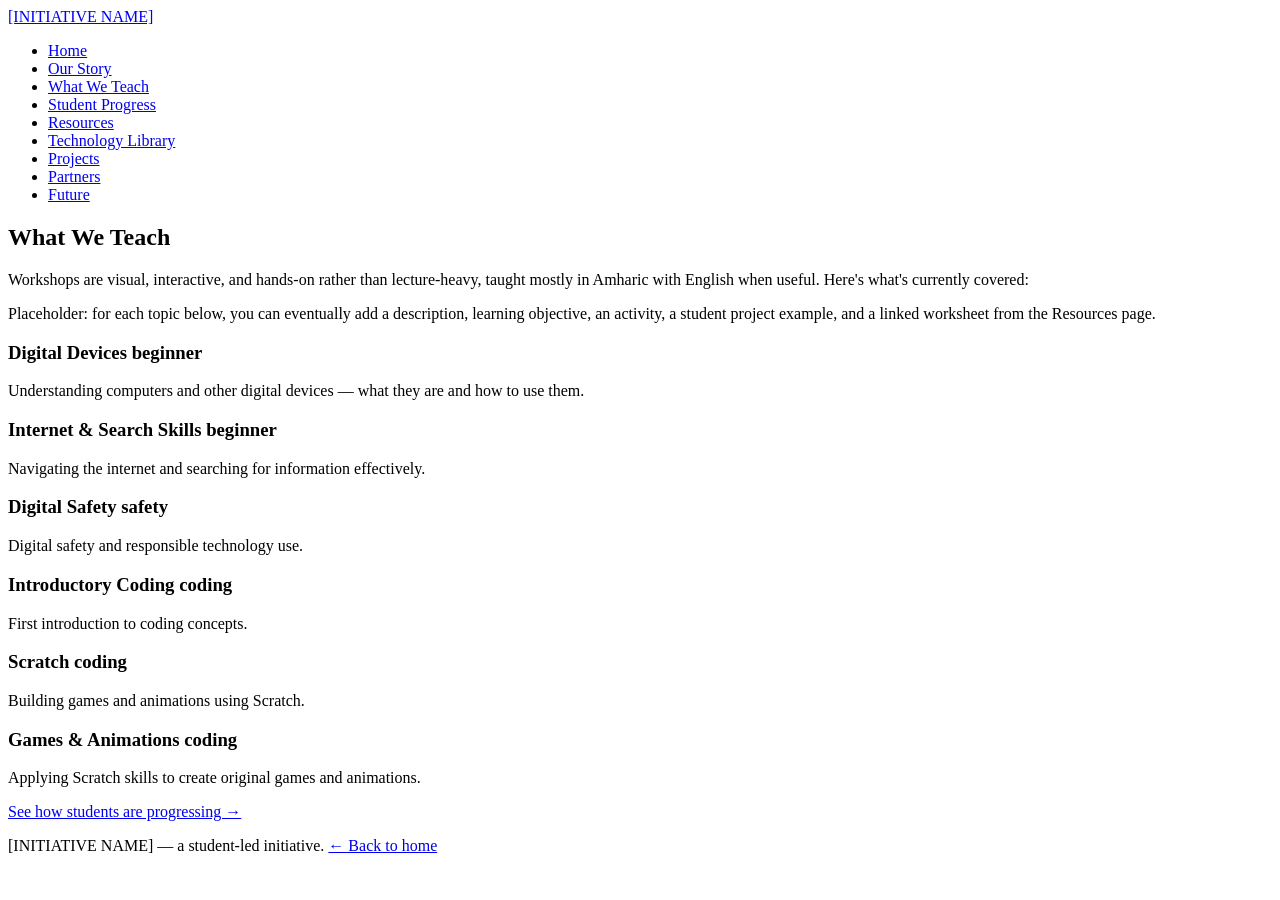
==== curriculum.html @ d5baa377 "Add files via upload" ====
<!DOCTYPE html>
<html lang="en">
<head>
  <meta charset="UTF-8">
  <meta name="viewport" content="width=device-width, initial-scale=1.0">
  <title>What We Teach — [INITIATIVE NAME]</title>
  <link rel="preconnect" href="https://fonts.googleapis.com">
  <link href="https://fonts.googleapis.com/css2?family=Fraunces:wght@600;700&family=Inter:wght@400;500&display=swap" rel="stylesheet">
  <link rel="stylesheet" href="css/style.css">
</head>
<body>

  <div class="accent-bar"><span class="a-red"></span><span class="a-green"></span><span class="a-gold"></span></div>

  <header>
    <div class="header-inner">
      <a href="index.html" class="site-name">[INITIATIVE NAME]</a>
      <nav>
        <ul>
          <li><a href="index.html">Home</a></li>
          <li><a href="story.html">Our Story</a></li>
          <li><a href="curriculum.html">What We Teach</a></li>
          <li><a href="progress.html">Student Progress</a></li>
          <li><a href="resources.html">Resources</a></li>
          <li><a href="library.html">Technology Library</a></li>
          <li><a href="projects.html">Projects</a></li>
          <li><a href="partners.html">Partners</a></li>
          <li><a href="future.html">Future</a></li>
        </ul>
      </nav>
    </div>
  </header>

  <main>
    <div class="container">
      <section>
        <h1 class="section-heading">What We Teach</h1>
        <p>
          Workshops are visual, interactive, and hands-on rather than lecture-heavy, taught mostly in
          Amharic with English when useful. Here's what's currently covered:
        </p>

        <div class="placeholder-note">
          Placeholder: for each topic below, you can eventually add a description, learning objective,
          an activity, a student project example, and a linked worksheet from the Resources page.
        </div>

        <div class="topic">
          <h3>Digital Devices <span class="tag-pill tag-gold">beginner</span></h3>
          <p>Understanding computers and other digital devices — what they are and how to use them.</p>
        </div>

        <div class="topic">
          <h3>Internet & Search Skills <span class="tag-pill tag-gold">beginner</span></h3>
          <p>Navigating the internet and searching for information effectively.</p>
        </div>

        <div class="topic">
          <h3>Digital Safety <span class="tag-pill tag-red">safety</span></h3>
          <p>Digital safety and responsible technology use.</p>
        </div>

        <div class="topic">
          <h3>Introductory Coding <span class="tag-pill tag-green">coding</span></h3>
          <p>First introduction to coding concepts.</p>
        </div>

        <div class="topic">
          <h3>Scratch <span class="tag-pill tag-green">coding</span></h3>
          <p>Building games and animations using Scratch.</p>
        </div>

        <div class="topic">
          <h3>Games & Animations <span class="tag-pill tag-green">coding</span></h3>
          <p>Applying Scratch skills to create original games and animations.</p>
        </div>

        <p><a href="progress.html">See how students are progressing →</a></p>
      </section>
    </div>
  </main>

  <footer>
    <div class="container">
      <p>[INITIATIVE NAME] — a student-led initiative. <a href="index.html">← Back to home</a></p>
    </div>
  </footer>

</body>
</html>
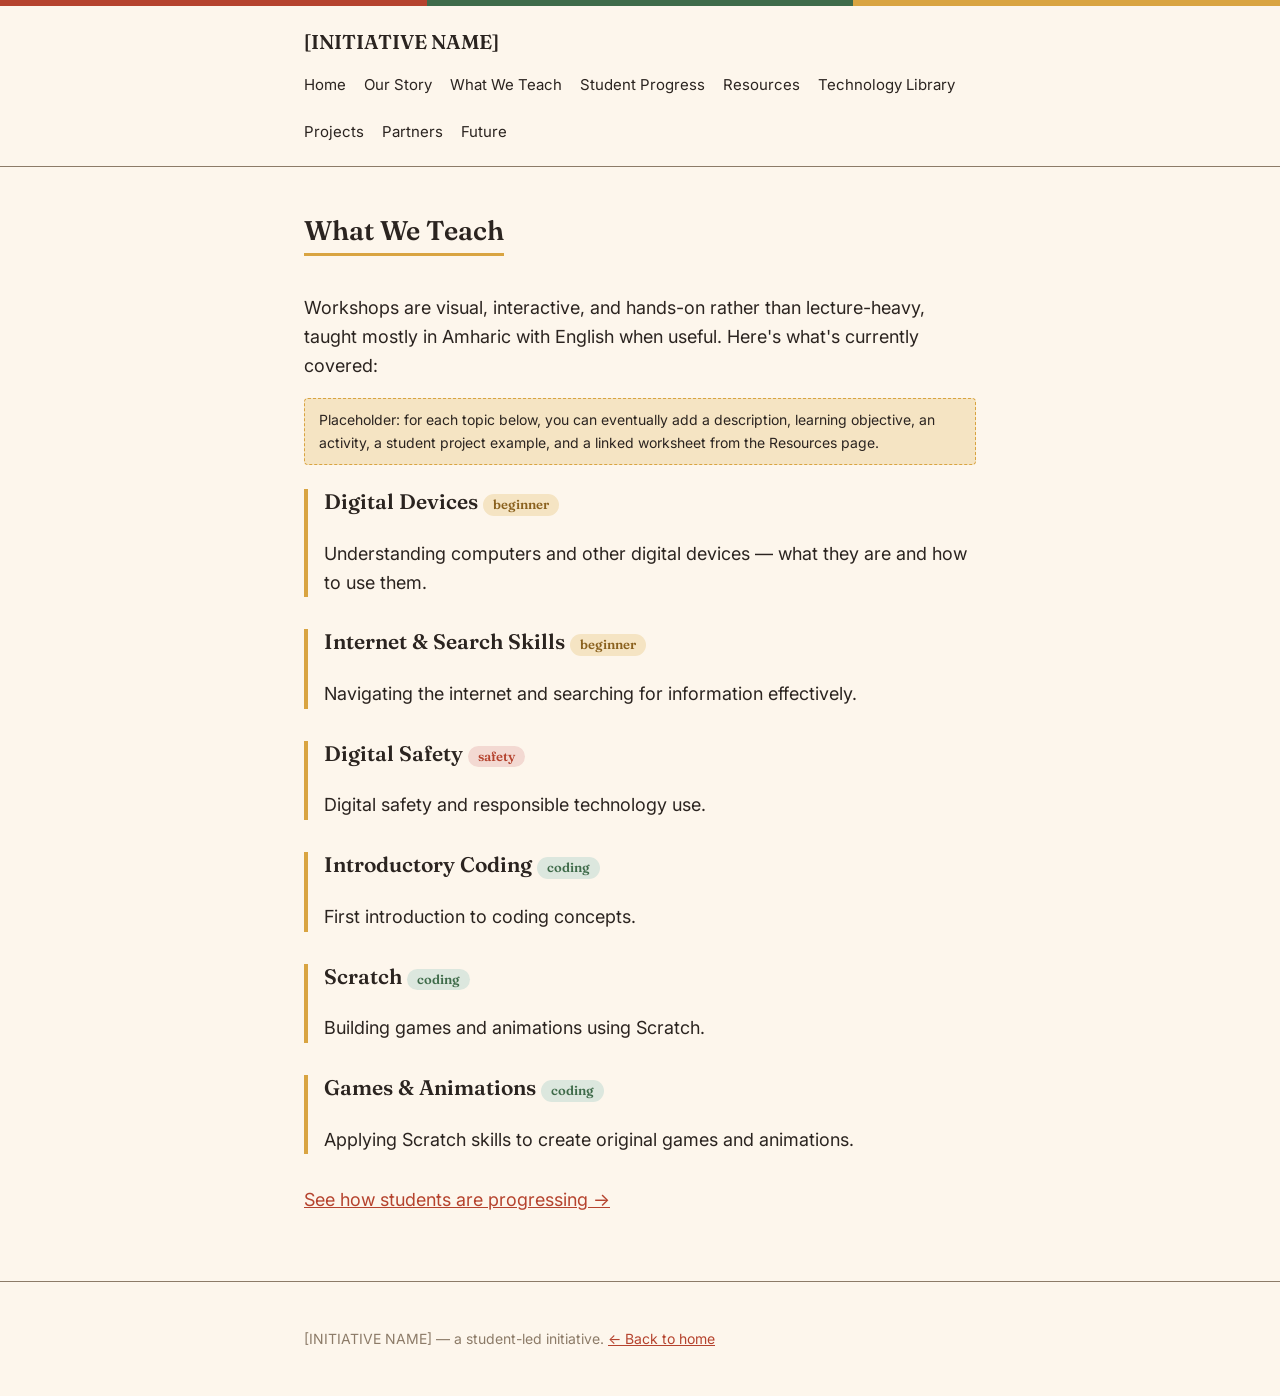
==== commit b211dd18: "Add files via upload" ====
--- a/curriculum.html
+++ b/curriculum.html
@@ -6,7 +6,7 @@
   <title>What We Teach — [INITIATIVE NAME]</title>
   <link rel="preconnect" href="https://fonts.googleapis.com">
   <link href="https://fonts.googleapis.com/css2?family=Fraunces:wght@600;700&family=Inter:wght@400;500&display=swap" rel="stylesheet">
-  <link rel="stylesheet" href="css/style.css">
+  <link rel="stylesheet" href="style.css">
 </head>
 <body>
 
--- a/style.css
+++ b/style.css
@@ -0,0 +1,311 @@
+/* =========================================
+   1. DESIGN TOKENS
+   These are the only colors/fonts used on the
+   whole site. Change a value here and it
+   updates everywhere.
+========================================= */
+:root {
+  --cream: #FDF6EC;     /* page background */
+  --ink: #2B2420;       /* main text */
+  --red: #B5432E;       /* accent 1 */
+  --green: #3F6B4A;     /* accent 2 */
+  --gold: #D9A441;      /* accent 3 */
+  --muted: #8C7B68;     /* secondary text, borders */
+
+  --font-heading: 'Fraunces', Georgia, serif;
+  --font-body: 'Inter', system-ui, sans-serif;
+
+  --max-width: 720px;
+}
+
+/* =========================================
+   2. RESET / BASE
+========================================= */
+* {
+  box-sizing: border-box;
+}
+
+body {
+  margin: 0;
+  background: var(--cream);
+  color: var(--ink);
+  font-family: var(--font-body);
+  font-size: 18px;
+  line-height: 1.6;
+}
+
+h1, h2, h3 {
+  font-family: var(--font-heading);
+  font-weight: 600;
+  line-height: 1.2;
+  margin-top: 0;
+}
+
+a {
+  color: var(--red);
+  text-decoration: underline;
+}
+
+a:hover,
+a:focus {
+  color: var(--green);
+}
+
+a:focus,
+button:focus {
+  outline: 2px solid var(--green);
+  outline-offset: 2px;
+}
+
+img {
+  max-width: 100%;
+  display: block;
+}
+
+/* =========================================
+   3. LAYOUT
+========================================= */
+.container {
+  max-width: var(--max-width);
+  margin: 0 auto;
+  padding: 0 24px;
+}
+
+section {
+  padding: 48px 0;
+}
+
+/* =========================================
+   4. ACCENT BAR
+   A thin three-color strip at the very top
+   of every page — the one decorative flourish
+   on the whole site.
+========================================= */
+.accent-bar {
+  display: flex;
+  height: 6px;
+}
+
+.accent-bar span {
+  flex: 1;
+}
+
+.accent-bar .a-red { background: var(--red); }
+.accent-bar .a-green { background: var(--green); }
+.accent-bar .a-gold { background: var(--gold); }
+
+/* =========================================
+   5. HEADER / NAV
+========================================= */
+header {
+  background: var(--cream);
+  border-bottom: 1px solid var(--muted);
+}
+
+.header-inner {
+  max-width: var(--max-width);
+  margin: 0 auto;
+  padding: 20px 24px;
+  display: flex;
+  flex-wrap: wrap;
+  justify-content: space-between;
+  align-items: center;
+  gap: 12px;
+}
+
+.site-name {
+  font-family: var(--font-heading);
+  font-size: 20px;
+  font-weight: 600;
+  color: var(--ink);
+  text-decoration: none;
+}
+
+nav ul {
+  list-style: none;
+  display: flex;
+  flex-wrap: wrap;
+  gap: 18px;
+  margin: 0;
+  padding: 0;
+}
+
+nav a {
+  color: var(--ink);
+  text-decoration: none;
+  font-size: 15px;
+}
+
+nav a:hover,
+nav a:focus {
+  color: var(--red);
+}
+
+/* =========================================
+   6. HEADINGS WITH ACCENT UNDERLINE
+   Used for the main heading of every section.
+========================================= */
+.section-heading {
+  display: inline-block;
+  border-bottom: 3px solid var(--gold);
+  padding-bottom: 6px;
+  margin-bottom: 20px;
+}
+
+/* =========================================
+   7. HERO (home page opening section)
+========================================= */
+.hero h1 {
+  font-size: 36px;
+  margin-bottom: 16px;
+}
+
+.hero p {
+  font-size: 19px;
+  max-width: 60ch;
+}
+
+.accent-red { color: var(--red); }
+.accent-green { color: var(--green); }
+.accent-gold { color: var(--gold); }
+
+/* =========================================
+   8. STATS ROW
+========================================= */
+.stats {
+  display: flex;
+  flex-wrap: wrap;
+  gap: 32px;
+  border-top: 1px solid var(--muted);
+  border-bottom: 1px solid var(--muted);
+  padding: 32px 0;
+}
+
+.stat-number {
+  font-family: var(--font-heading);
+  font-size: 32px;
+  display: block;
+}
+
+.stat-red { color: var(--red); }
+.stat-green { color: var(--green); }
+.stat-gold { color: var(--gold); }
+
+.stat-label {
+  font-size: 14px;
+  color: var(--muted);
+}
+
+/* =========================================
+   9. BUTTONS
+========================================= */
+.btn {
+  display: inline-block;
+  background: var(--red);
+  color: var(--cream);
+  padding: 10px 20px;
+  border-radius: 4px;
+  text-decoration: none;
+  font-size: 15px;
+  font-weight: 500;
+}
+
+.btn:hover,
+.btn:focus {
+  background: var(--green);
+  color: var(--cream);
+}
+
+/* =========================================
+   10. TAG PILLS
+   Small labels, e.g. for curriculum topics.
+========================================= */
+.tag-pill {
+  display: inline-block;
+  font-size: 13px;
+  padding: 3px 10px;
+  border-radius: 20px;
+  margin: 0 6px 6px 0;
+}
+
+.tag-red { background: #F3D9D2; color: var(--red); }
+.tag-green { background: #DCE7DE; color: var(--green); }
+.tag-gold { background: #F5E4C3; color: #8A611E; }
+
+/* =========================================
+   11. TOPIC BLOCKS (What We Teach page)
+========================================= */
+.topic {
+  border-left: 4px solid var(--gold);
+  padding-left: 16px;
+  margin-bottom: 32px;
+}
+
+.topic h3 {
+  margin-bottom: 6px;
+}
+
+/* =========================================
+   12. BEFORE / AFTER LISTS (Progress page)
+========================================= */
+.progress-columns {
+  display: flex;
+  flex-wrap: wrap;
+  gap: 32px;
+}
+
+.progress-columns > div {
+  flex: 1;
+  min-width: 240px;
+}
+
+.progress-columns h3 {
+  font-size: 16px;
+  text-transform: uppercase;
+  letter-spacing: 0.05em;
+}
+
+.progress-columns ul {
+  padding-left: 20px;
+}
+
+/* =========================================
+   13. PLACEHOLDER NOTES
+========================================= */
+.placeholder-note {
+  background: #F5E4C3;
+  border: 1px dashed var(--gold);
+  border-radius: 4px;
+  padding: 10px 14px;
+  font-size: 14px;
+  color: var(--ink);
+  margin: 8px 0 24px;
+}
+
+/* =========================================
+   14. FOOTER
+========================================= */
+footer {
+  border-top: 1px solid var(--muted);
+  padding: 32px 0;
+  font-size: 14px;
+  color: var(--muted);
+}
+
+/* =========================================
+   15. RESPONSIVE
+========================================= */
+@media (max-width: 600px) {
+  .hero h1 {
+    font-size: 28px;
+  }
+
+  .header-inner {
+    flex-direction: column;
+    align-items: flex-start;
+  }
+
+  .progress-columns {
+    flex-direction: column;
+  }
+}
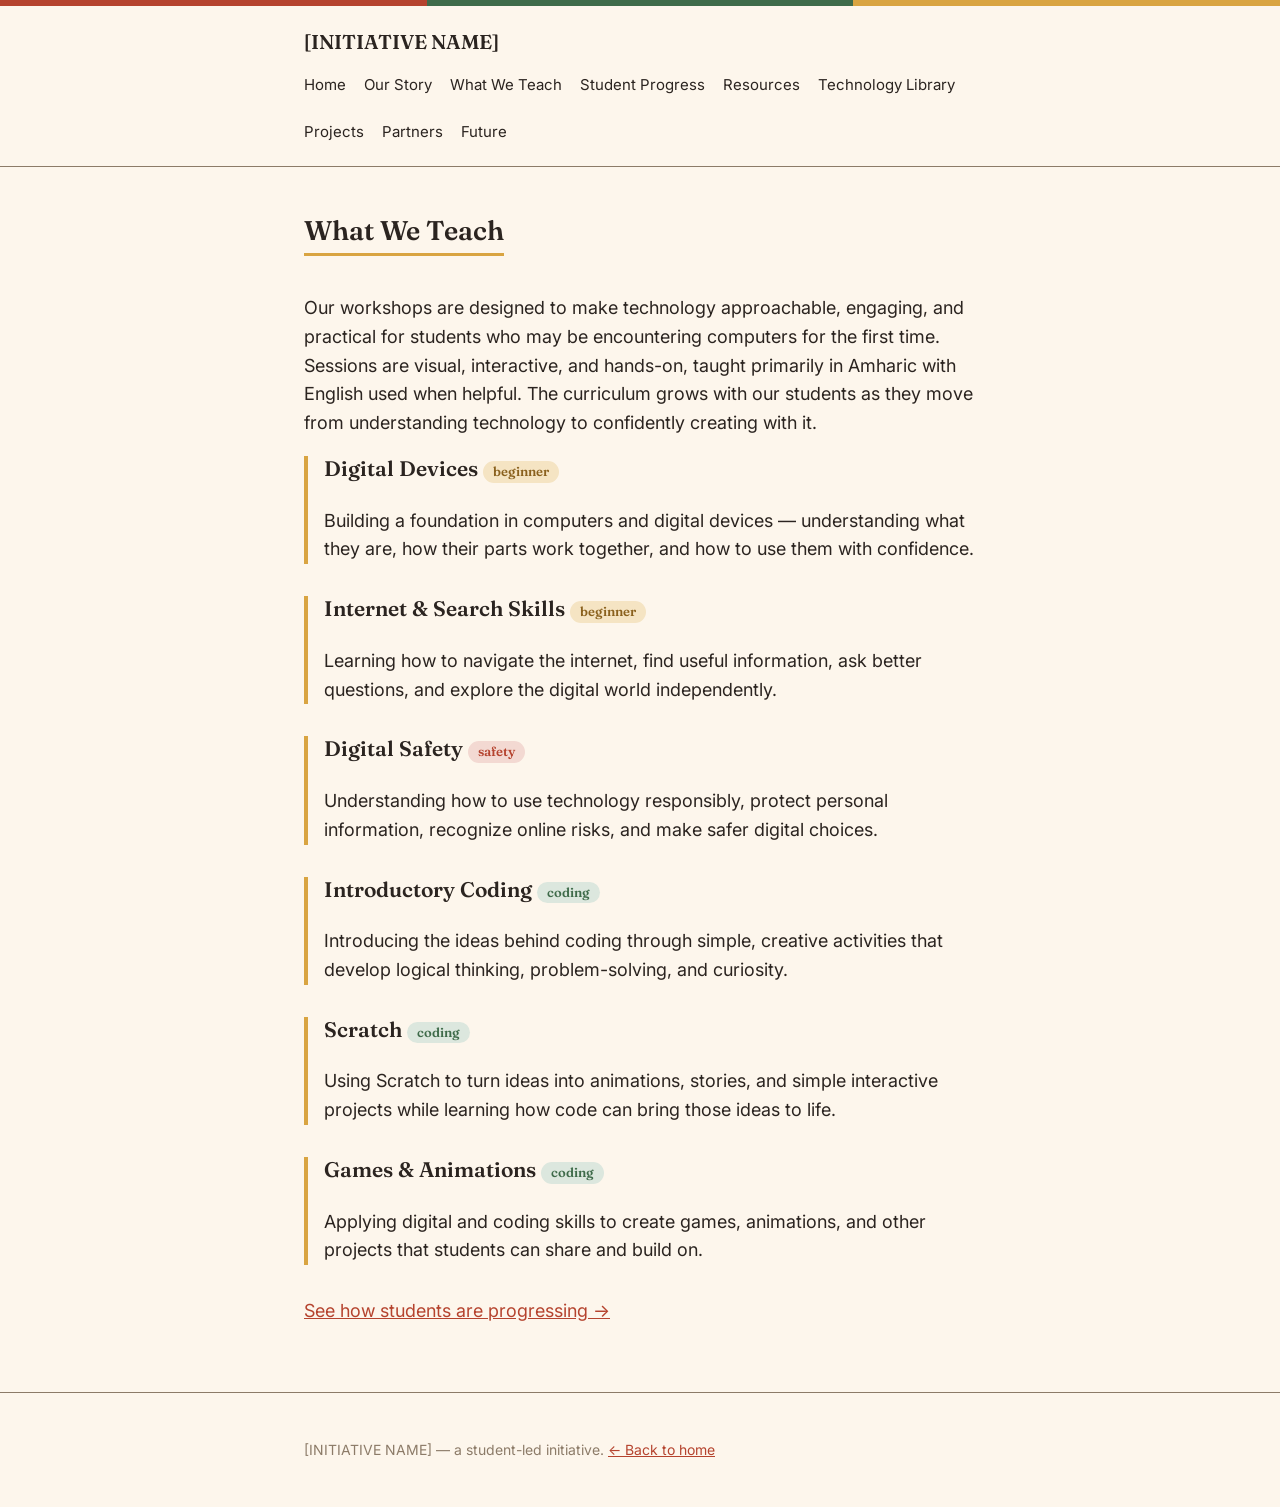
==== commit 82436e74: "Revise curriculum descriptions for clarity and engagement" ====
--- a/curriculum.html
+++ b/curriculum.html
@@ -36,43 +36,40 @@
       <section>
         <h1 class="section-heading">What We Teach</h1>
         <p>
-          Workshops are visual, interactive, and hands-on rather than lecture-heavy, taught mostly in
-          Amharic with English when useful. Here's what's currently covered:
+        Our workshops are designed to make technology approachable, engaging, and practical for students who may be encountering computers for the first time.
+        Sessions are visual, interactive, and hands-on, taught primarily in Amharic with English used when helpful. The curriculum grows with 
+        our students as they move from understanding technology to confidently creating with it.
         </p>
-
-        <div class="placeholder-note">
-          Placeholder: for each topic below, you can eventually add a description, learning objective,
-          an activity, a student project example, and a linked worksheet from the Resources page.
-        </div>
 
         <div class="topic">
           <h3>Digital Devices <span class="tag-pill tag-gold">beginner</span></h3>
-          <p>Understanding computers and other digital devices — what they are and how to use them.</p>
+          <p>Building a foundation in computers and digital devices — understanding what they are, 
+            how their parts work together, and how to use them with confidence.</p>
         </div>
 
         <div class="topic">
           <h3>Internet & Search Skills <span class="tag-pill tag-gold">beginner</span></h3>
-          <p>Navigating the internet and searching for information effectively.</p>
+          <p>Learning how to navigate the internet, find useful information, ask better questions, and explore the digital world independently.</p>
         </div>
 
         <div class="topic">
           <h3>Digital Safety <span class="tag-pill tag-red">safety</span></h3>
-          <p>Digital safety and responsible technology use.</p>
+          <p>Understanding how to use technology responsibly, protect personal information, recognize online risks, and make safer digital choices.</p>
         </div>
 
         <div class="topic">
           <h3>Introductory Coding <span class="tag-pill tag-green">coding</span></h3>
-          <p>First introduction to coding concepts.</p>
+          <p>Introducing the ideas behind coding through simple, creative activities that develop logical thinking, problem-solving, and curiosity.</p>
         </div>
 
         <div class="topic">
           <h3>Scratch <span class="tag-pill tag-green">coding</span></h3>
-          <p>Building games and animations using Scratch.</p>
+          <p>Using Scratch to turn ideas into animations, stories, and simple interactive projects while learning how code can bring those ideas to life.</p>
         </div>
 
         <div class="topic">
           <h3>Games & Animations <span class="tag-pill tag-green">coding</span></h3>
-          <p>Applying Scratch skills to create original games and animations.</p>
+          <p>Applying digital and coding skills to create games, animations, and other projects that students can share and build on.</p>
         </div>
 
         <p><a href="progress.html">See how students are progressing →</a></p>
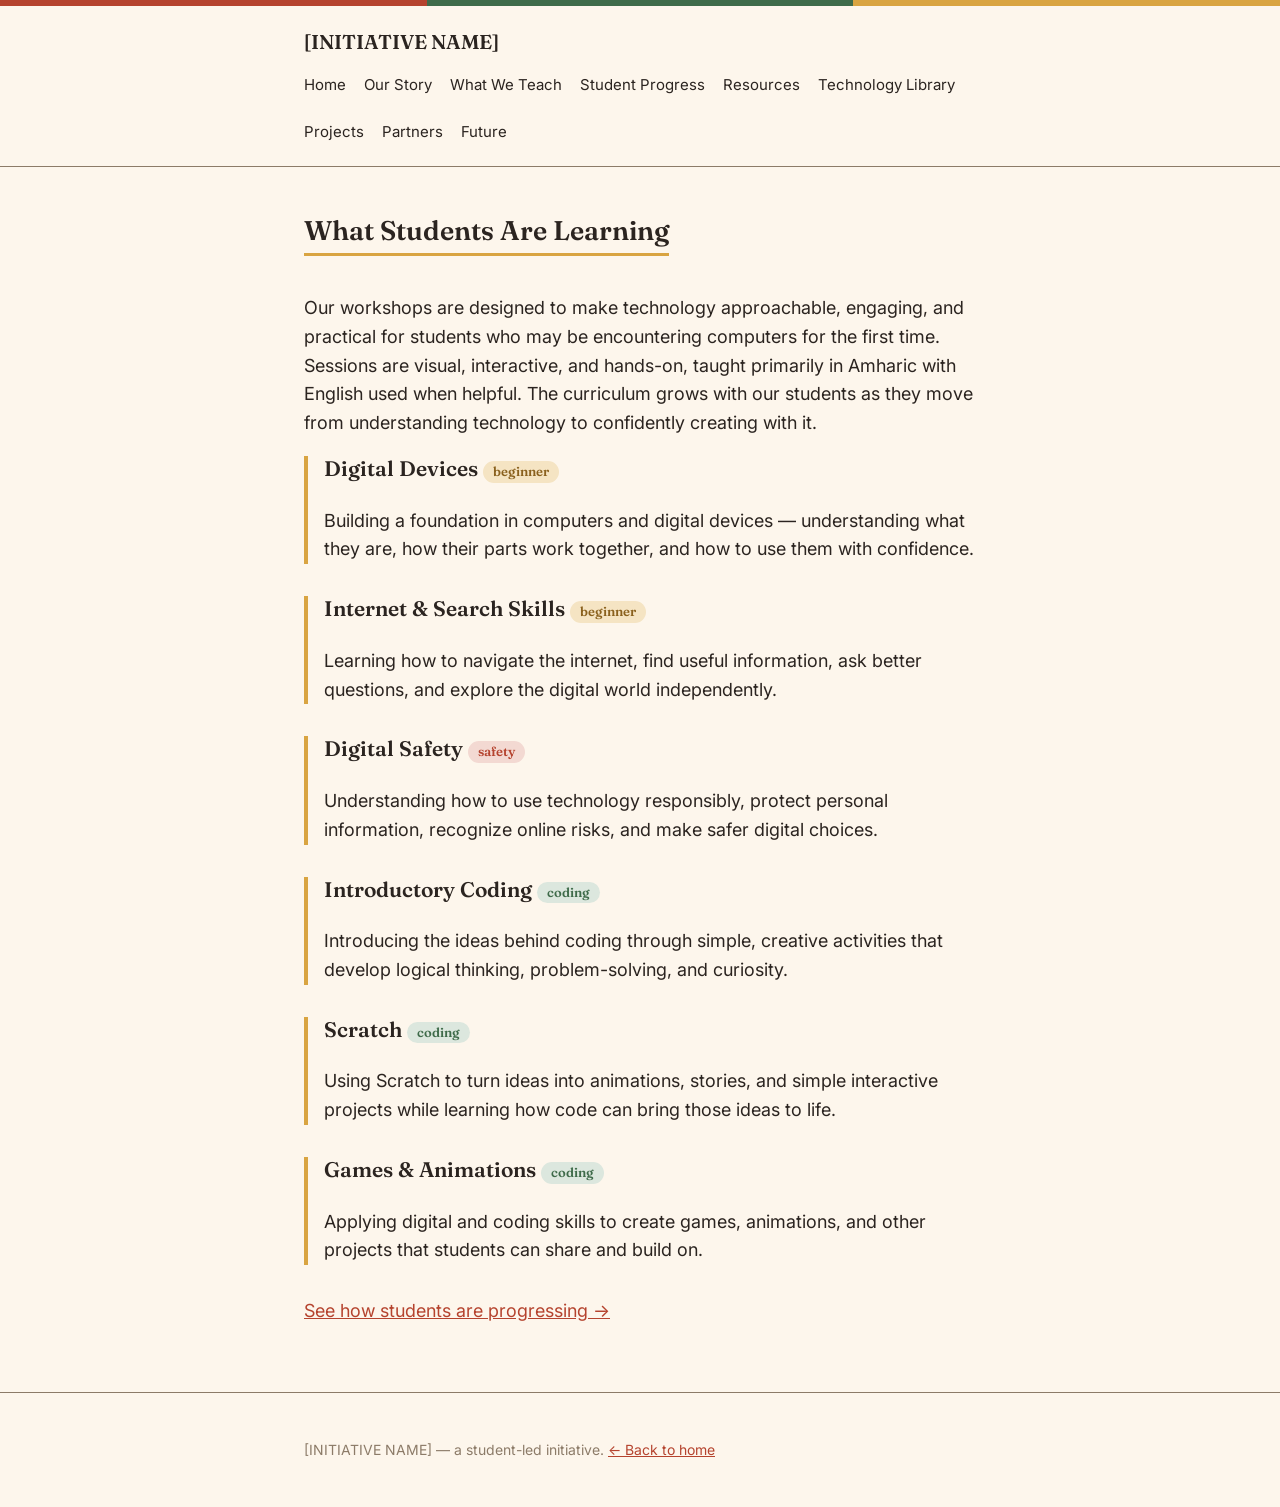
==== commit 8c4d30af: "Update section heading to reflect student learning" ====
--- a/curriculum.html
+++ b/curriculum.html
@@ -34,7 +34,7 @@
   <main>
     <div class="container">
       <section>
-        <h1 class="section-heading">What We Teach</h1>
+        <h1 class="section-heading">What Students Are Learning</h1>
         <p>
         Our workshops are designed to make technology approachable, engaging, and practical for students who may be encountering computers for the first time.
         Sessions are visual, interactive, and hands-on, taught primarily in Amharic with English used when helpful. The curriculum grows with 
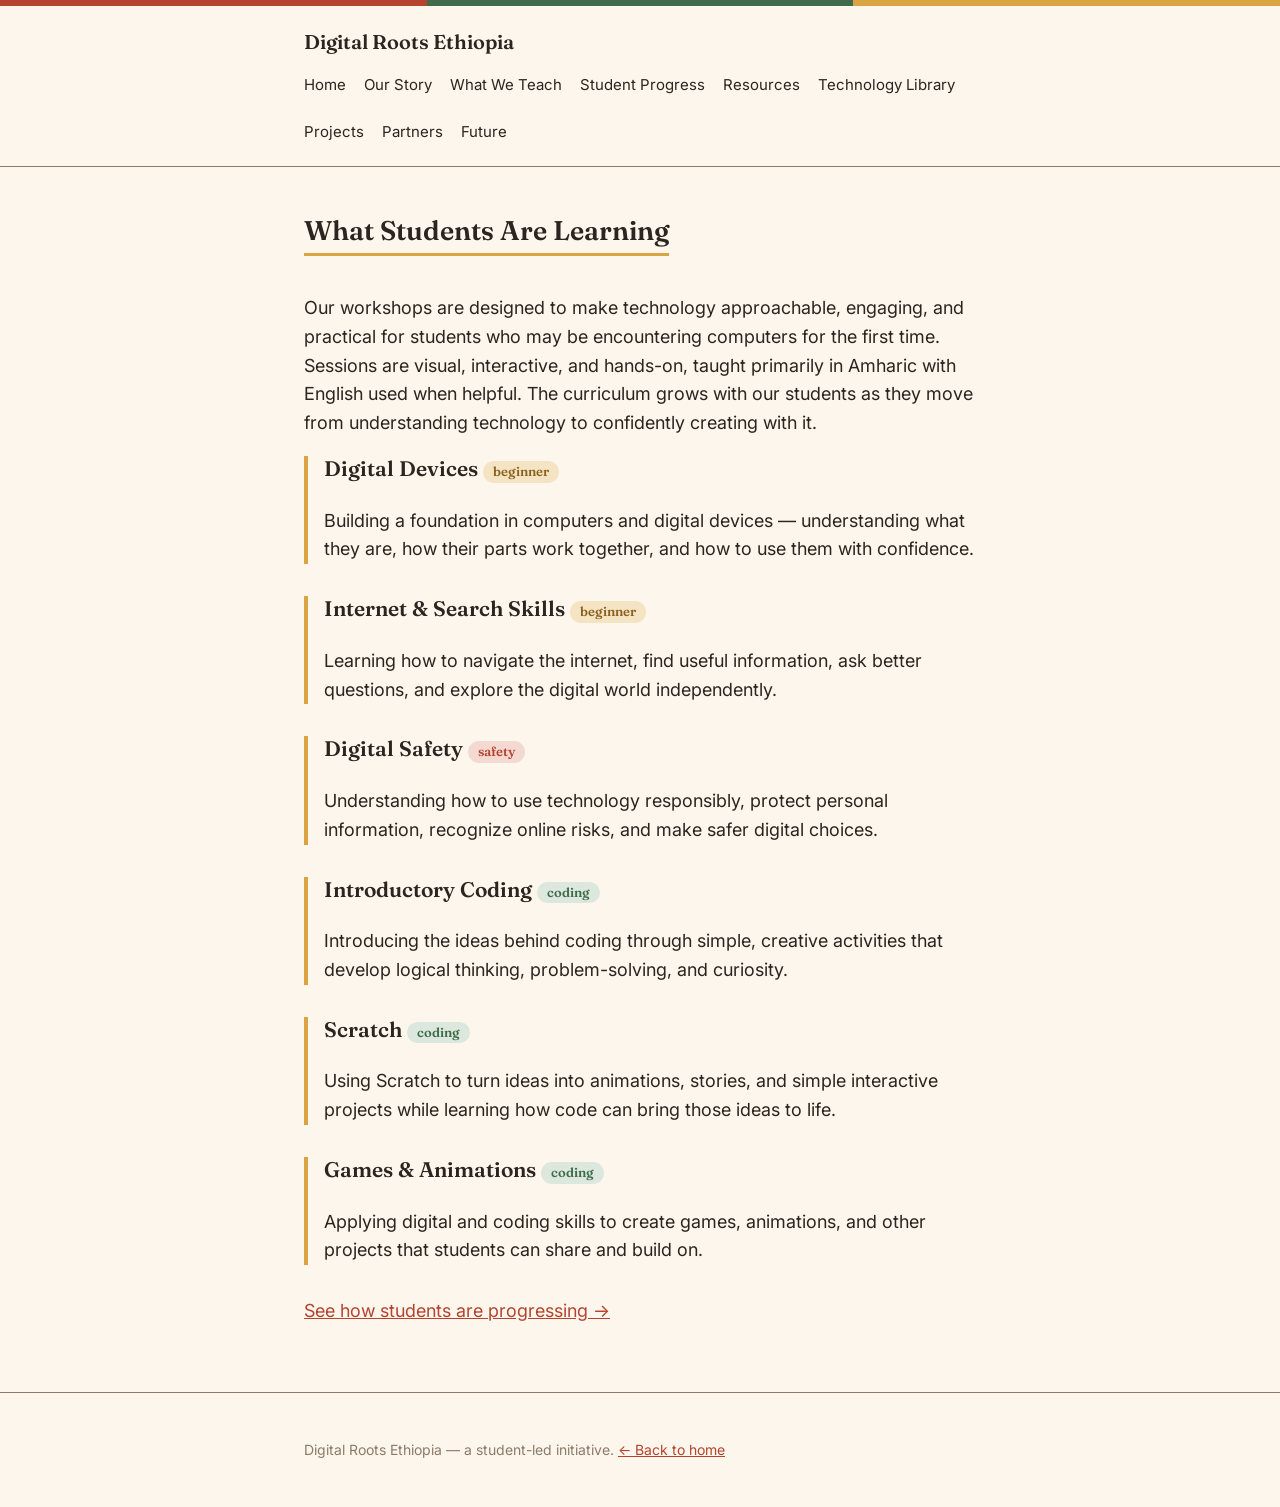
==== commit b7a2ee9d: "Update initiative name to Digital Roots Ethiopia" ====
--- a/curriculum.html
+++ b/curriculum.html
@@ -3,7 +3,7 @@
 <head>
   <meta charset="UTF-8">
   <meta name="viewport" content="width=device-width, initial-scale=1.0">
-  <title>What We Teach — [INITIATIVE NAME]</title>
+  <title>What We Teach — Digital Roots Ethiopia</title>
   <link rel="preconnect" href="https://fonts.googleapis.com">
   <link href="https://fonts.googleapis.com/css2?family=Fraunces:wght@600;700&family=Inter:wght@400;500&display=swap" rel="stylesheet">
   <link rel="stylesheet" href="style.css">
@@ -14,7 +14,7 @@
 
   <header>
     <div class="header-inner">
-      <a href="index.html" class="site-name">[INITIATIVE NAME]</a>
+      <a href="index.html" class="site-name">Digital Roots Ethiopia</a>
       <nav>
         <ul>
           <li><a href="index.html">Home</a></li>
@@ -79,7 +79,7 @@
 
   <footer>
     <div class="container">
-      <p>[INITIATIVE NAME] — a student-led initiative. <a href="index.html">← Back to home</a></p>
+      <p>Digital Roots Ethiopia — a student-led initiative. <a href="index.html">← Back to home</a></p>
     </div>
   </footer>
 
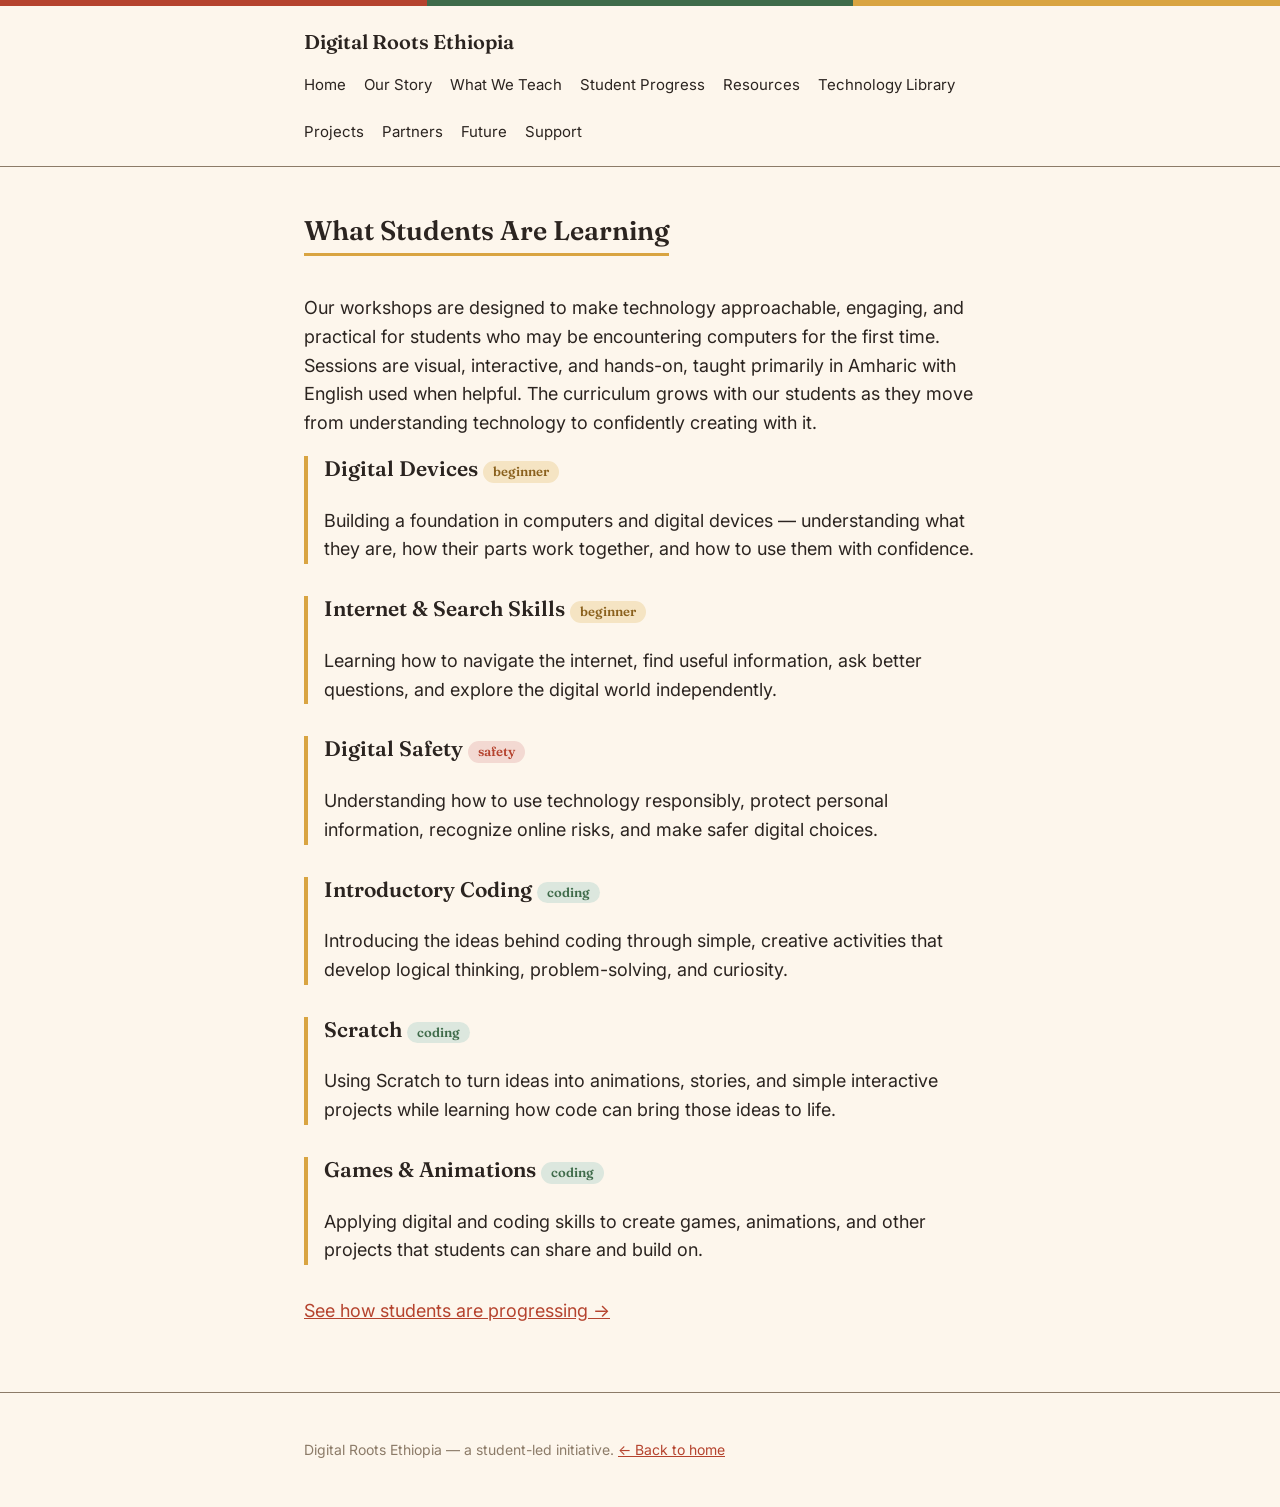
==== commit 07a1fb12: "Add Support link to navigation menu" ====
--- a/curriculum.html
+++ b/curriculum.html
@@ -26,6 +26,7 @@
           <li><a href="projects.html">Projects</a></li>
           <li><a href="partners.html">Partners</a></li>
           <li><a href="future.html">Future</a></li>
+          <li><a href="support.html">Support</a></li>
         </ul>
       </nav>
     </div>
